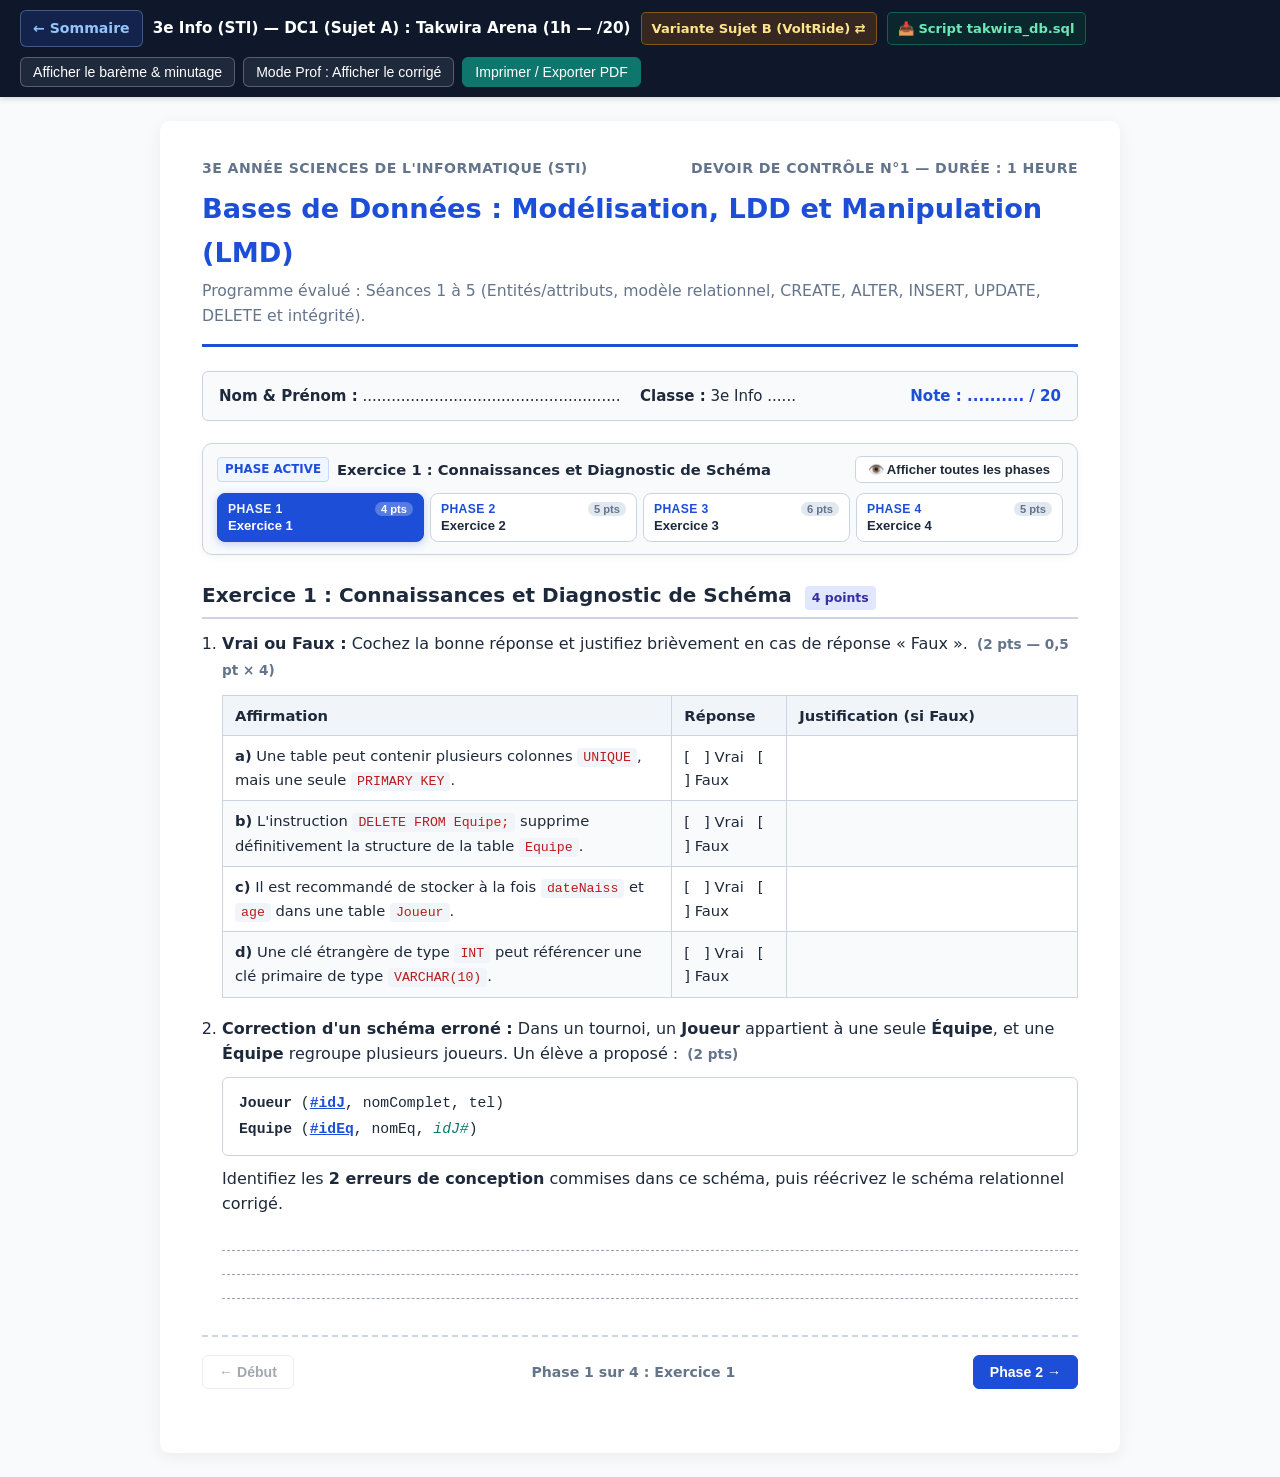
==== devoir_controle_1_sujet_a.html @ d5e8b00b "first commit" ====
<!DOCTYPE html>
<html lang="fr">
<head>
  <meta charset="UTF-8">
  <meta name="viewport" content="width=device-width, initial-scale=1.0">
  <title>Devoir de Contrôle n°1 — Bases de Données : Séances 1 à 5 (3e Info)</title>
  <link rel="stylesheet" href="assets/style.css">
</head>
<body>

  <!-- Barre d'outils enseignant -->
  <div class="toolbar">
    <div class="toolbar-left">
      <a class="btn-back" href="index.html">← Sommaire</a>
      <span class="toolbar-title">3e Info (STI) — DC1 (Sujet A) : Takwira Arena (1h — /20)</span>
      <a class="btn-variant" href="devoir_controle_1_sujet_b.html">Variante Sujet B (VoltRide) ⇄</a>
      <a class="btn-sql" href="devoir_controle_1_sujet_a_takwira.sql" download>📥 Script takwira_db.sql</a>
    </div>
    <div class="toolbar-actions">
      <button id="btnPlan" class="btn" type="button">Afficher le barème &amp; minutage</button>
      <button id="btnSolutions" class="btn" type="button">Mode Prof : Afficher le corrigé</button>
      <button id="btnPrint" class="btn btn-print" type="button">Imprimer / Exporter PDF</button>
    </div>
  </div>

  <main class="container">

    <!-- En-tête -->
    <header class="sheet-header">
      <div class="meta-row">
        <span>3e Année Sciences de l'Informatique (STI)</span>
        <span>Devoir de Contrôle n°1 — Durée : 1 heure</span>
      </div>
      <h1>Bases de Données : Modélisation, LDD et Manipulation (LMD)</h1>
      <p class="subtitle">Programme évalué : Séances 1 à 5 (Entités/attributs, modèle relationnel, CREATE, ALTER, INSERT, UPDATE, DELETE et intégrité).</p>
    </header>

    <!-- Cartouche élève -->
    <div class="student-box">
      <div><strong>Nom &amp; Prénom :</strong> ......................................................</div>
      <div><strong>Classe :</strong> 3e Info ......</div>
      <div class="note-box">Note : .......... / 20</div>
    </div>

    <!-- Barème détaillé (prof) -->
    <section class="teacher-plan">
      <h3 style="margin-top:0;">Barème détaillé (20 points) et minutage conseillé (60 min)</h3>
      <table>
        <thead>
          <tr>
            <th>Exercice</th>
            <th>Durée</th>
            <th>Détail du barème</th>
            <th>Total</th>
          </tr>
        </thead>
        <tbody>
          <tr>
            <td><strong>Exercice 1 — Connaissances &amp; Diagnostic</strong></td>
            <td>10 min</td>
            <td>Q1 : Vrai/Faux justifié (2 pts) + Q2 : Correction schéma (2 pts)</td>
            <td><strong>4 pts</strong></td>
          </tr>
          <tr>
            <td><strong>Exercice 2 — Modélisation (Takwira Arena)</strong></td>
            <td>15 min</td>
            <td>Q1 (1 pt) + Q2 (2,5 pts) + Q3 (1 pt) + Q4 (0,5 pt)</td>
            <td><strong>5 pts</strong></td>
          </tr>
          <tr>
            <td><strong>Exercice 3 — LDD SQL (CREATE / ALTER)</strong></td>
            <td>20 min</td>
            <td>Q1 (1,5 pt) + Q2 (2,5 pts) + Q3 (2 pts)</td>
            <td><strong>6 pts</strong></td>
          </tr>
          <tr>
            <td><strong>Exercice 4 — LMD SQL &amp; Intégrité</strong></td>
            <td>15 min</td>
            <td>Q1 (1,5 pt) + Q2 (1 pt) + Q3 (1 pt) + Q4 (0,5 pt) + Q5 (1 pt)</td>
            <td><strong>5 pts</strong></td>
          </tr>
          <tr>
            <td colspan="3" style="text-align:right;"><strong>TOTAL GÉNÉRAL</strong></td>
            <td><strong>20 pts</strong></td>
          </tr>
        </tbody>
      </table>
    </section>

    <!-- EXERCICE 1 -->
    <section class="phase">
      <h2>
        <span>Exercice 1 : Connaissances et Diagnostic de Schéma</span>
        <span class="badge-pts">4 points</span>
      </h2>

      <ol class="questions">
        <li>
          <strong>Vrai ou Faux :</strong> Cochez la bonne réponse et justifiez brièvement en cas de réponse « Faux ». <span class="q-pts">(2 pts — 0,5 pt × 4)</span>
          <table>
            <thead>
              <tr>
                <th>Affirmation</th>
                <th style="width: 115px;">Réponse</th>
                <th style="width: 34%;">Justification (si Faux)</th>
              </tr>
            </thead>
            <tbody>
              <tr>
                <td><strong>a)</strong> Une table peut contenir plusieurs colonnes <code>UNIQUE</code>, mais une seule <code>PRIMARY KEY</code>.</td>
                <td>[ &nbsp; ] Vrai &nbsp; [ &nbsp; ] Faux</td>
                <td></td>
              </tr>
              <tr>
                <td><strong>b)</strong> L'instruction <code>DELETE FROM Equipe;</code> supprime définitivement la structure de la table <code>Equipe</code>.</td>
                <td>[ &nbsp; ] Vrai &nbsp; [ &nbsp; ] Faux</td>
                <td></td>
              </tr>
              <tr>
                <td><strong>c)</strong> Il est recommandé de stocker à la fois <code>dateNaiss</code> et <code>age</code> dans une table <code>Joueur</code>.</td>
                <td>[ &nbsp; ] Vrai &nbsp; [ &nbsp; ] Faux</td>
                <td></td>
              </tr>
              <tr>
                <td><strong>d)</strong> Une clé étrangère de type <code>INT</code> peut référencer une clé primaire de type <code>VARCHAR(10)</code>.</td>
                <td>[ &nbsp; ] Vrai &nbsp; [ &nbsp; ] Faux</td>
                <td></td>
              </tr>
            </tbody>
          </table>
        </li>

        <li>
          <strong>Correction d'un schéma erroné :</strong> Dans un tournoi, un <strong>Joueur</strong> appartient à une seule <strong>Équipe</strong>, et une <strong>Équipe</strong> regroupe plusieurs joueurs. Un élève a proposé : <span class="q-pts">(2 pts)</span>
          <div class="schema-list">
            <strong>Joueur</strong> (<span class="pk">#idJ</span>, nomComplet, tel)<br>
            <strong>Equipe</strong> (<span class="pk">#idEq</span>, nomEq, <span class="fk">idJ#</span>)
          </div>
          Identifiez les <strong>2 erreurs de conception</strong> commises dans ce schéma, puis réécrivez le schéma relationnel corrigé.
          <div class="answer-lines"><div class="answer-line"></div><div class="answer-line"></div><div class="answer-line"></div></div>
        </li>
      </ol>

      <div class="solution">
        <span class="solution-label">Corrigé — Exercice 1 (4 pts)</span>
        <p><strong>1. Vrai / Faux (2 pts) :</strong><br>
          • <strong>a) Vrai</strong> (0,5 pt).<br>
          • <strong>b) Faux</strong> — <code>DELETE</code> vide uniquement les enregistrements (lignes) ; c'est <code>DROP TABLE Equipe;</code> qui détruit la structure (0,5 pt).<br>
          • <strong>c) Faux</strong> — <code>age</code> est un attribut calculé (dérivé de <code>dateNaiss</code>) qui deviendrait obsolète (0,5 pt).<br>
          • <strong>d) Faux</strong> — La clé étrangère et la clé primaire référencée doivent avoir exactement le même type de données (0,5 pt).
        </p>
        <p style="margin-bottom:0;"><strong>2. Diagnostic et correction (2 pts) :</strong><br>
          • <strong>Erreur 1 (Atomicité — 0,5 pt) :</strong> <code>nomComplet</code> est un attribut composé → à éclater en <code>nom</code> et <code>prenom</code>.<br>
          • <strong>Erreur 2 (Sens de la FK — 0,5 pt) :</strong> Dans un lien <code>1-N</code> (<code>Equipe</code> → <code>Joueur</code>), la clé étrangère doit migrer côté <code>N</code> (dans <code>Joueur</code>, pas dans <code>Equipe</code>).<br>
          • <strong>Schéma corrigé (1 pt) :</strong> <code>Equipe(#idEq, nomEq)</code> et <code>Joueur(#idJ, nom, prenom, tel, idEq#)</code>.
        </p>
      </div>
    </section>

    <!-- EXERCICE 2 -->
    <section class="phase">
      <h2>
        <span>Exercice 2 : Modélisation — Complexe « Takwira Arena »</span>
        <span class="badge-pts">5 points</span>
      </h2>

      <div class="context-box">
        <div class="diagram-wrap">
  <svg viewBox="0 0 760 160" width="100%" height="160" xmlns="http://www.w3.org/2000/svg" role="img" aria-label="Schéma Relationnel de takwira_db">
    <defs>
      <marker id="arr-dc1a" viewBox="0 0 10 10" refX="8" refY="5" markerWidth="6" markerHeight="6" orient="auto-start-reverse">
        <path d="M 0 1 L 10 5 L 0 9 z" fill="#1d4ed8"/>
      </marker>
    </defs>

    <!-- Table Terrain -->
    <g transform="translate(20, 15)">
      <rect x="0" y="0" width="180" height="115" rx="6" fill="#ffffff" stroke="#1d4ed8" stroke-width="1.8"/>
      <rect x="0" y="0" width="180" height="26" rx="6" fill="#eff6ff"/>
      <text x="90" y="18" text-anchor="middle" font-size="11" font-weight="700" fill="#1d4ed8">Terrain</text>
      <text x="10" y="44" font-size="9.5" font-weight="700" fill="#1d4ed8" text-decoration="underline"># codeTer (VARCHAR 5)</text>
      <text x="10" y="64" font-size="8.5" fill="#334155">nomTer (VARCHAR 30)</text>
      <text x="10" y="82" font-size="8.5" fill="#334155">typeGazon (CHECK Synt./Hyb.)</text>
      <text x="10" y="100" font-size="8.5" fill="#334155">tarifH (DECIMAL 5,2 > 0)</text>
    </g>

    <!-- Table Reservation -->
    <g transform="translate(285, 15)">
      <rect x="0" y="0" width="190" height="125" rx="6" fill="#ffffff" stroke="#0f766e" stroke-width="1.8"/>
      <rect x="0" y="0" width="190" height="26" rx="6" fill="#f0fdfa"/>
      <text x="95" y="18" text-anchor="middle" font-size="11" font-weight="700" fill="#0f766e">Reservation</text>
      <text x="10" y="44" font-size="9" font-weight="700" fill="#0f766e" text-decoration="underline"># idRes (INT AUTO)</text>
      <text x="10" y="62" font-size="8.5" fill="#334155">dateRes (DATE), heureDeb</text>
      <text x="10" y="80" font-size="8.5" fill="#334155">dureeH (CHECK BETWEEN 1 AND 3)</text>
      <text x="10" y="98" font-size="9" font-weight="700" fill="#1d4ed8">codeTer# (FK) ➔</text>
      <text x="10" y="116" font-size="9" font-weight="700" fill="#7c3aed">idEq# (FK) ➔</text>
    </g>

    <!-- Table Equipe -->
    <g transform="translate(560, 15)">
      <rect x="0" y="0" width="180" height="115" rx="6" fill="#ffffff" stroke="#7c3aed" stroke-width="1.8"/>
      <rect x="0" y="0" width="180" height="26" rx="6" fill="#f5f3ff"/>
      <text x="90" y="18" text-anchor="middle" font-size="11" font-weight="700" fill="#7c3aed">Equipe</text>
      <text x="10" y="44" font-size="9.5" font-weight="700" fill="#7c3aed" text-decoration="underline"># idEq (INT AUTO)</text>
      <text x="10" y="64" font-size="8.5" fill="#334155">nomEq (VARCHAR 30 UNIQUE)</text>
      <text x="10" y="82" font-size="8.5" fill="#334155">telCapitaine (VARCHAR 15)</text>
      <text x="10" y="100" font-size="8.5" fill="#334155">ville (VARCHAR 30)</text>
    </g>

    <!-- Liens FK -->
    <path d="M 285 98 C 240 98, 240 44, 205 44" fill="none" stroke="#1d4ed8" stroke-width="1.8" marker-end="url(#arr-dc1a)"/>
    <path d="M 475 116 C 515 116, 515 44, 555 44" fill="none" stroke="#7c3aed" stroke-width="1.8" marker-end="url(#arr-dc1a)"/>

    <text x="380" y="152" text-anchor="middle" font-size="9" font-weight="600" fill="#475569">takwira_db : La table Reservation relie un Terrain loué à l'Équipe qui l'a réservé.</text>
  </svg>
  <div class="diagram-caption">Figure DC1A.1 — Schéma Relationnel de la base Takwira Arena (Terrain, Reservation, Equipe).</div>
</div>
Le complexe de terrains de mini-foot <strong>Takwira Arena</strong> souhaite créer une base de données nommée <code>takwira_db</code> pour gérer ses réservations :
        <ul style="margin:6px 0 0; padding-left:20px;">
          <li>Chaque <strong>Terrain</strong> est identifié par un code (<code>codeTer</code>, ex. <code>T01</code>), possède un nom (<code>nomTer</code>), un type de gazon (<code>typeGazon</code> : <em>Synthétique</em> ou <em>Hybride</em>) et un tarif horaire en dinars (<code>tarifH</code>).</li>
          <li>Chaque <strong>Équipe</strong> possède un numéro auto-incrémenté (<code>idEq</code>), un nom (<code>nomEq</code>), le téléphone de son capitaine (<code>telCap</code>) et sa ville (<code>ville</code>).</li>
          <li>Chaque <strong>Réservation</strong> est identifiée par un numéro auto-incrémenté (<code>numRes</code>), possède une date (<code>dateRes</code>), une heure de début entière (<code>heureDeb</code>, ex. <code>18</code>) et une durée en heures (<code>dureeH</code>). Un terrain accueille <em>plusieurs</em> réservations, mais chaque réservation concerne <em>un seul</em> terrain. Une équipe effectue <em>plusieurs</em> réservations, mais chaque réservation appartient à <em>une seule</em> équipe.</li>
        </ul>
      </div>

      <ol class="questions">
        <li>Précisez le type de lien (<code>1-N</code> ou <code>N-N</code>) entre <strong>Terrain</strong> et <strong>Réservation</strong>, puis entre <strong>Équipe</strong> et <strong>Réservation</strong>. <span class="q-pts">(1 pt)</span>
          <div class="answer-lines"><div class="answer-line"></div></div>
        </li>
        <li>Écrivez la <strong>représentation textuelle complète</strong> des <strong>3 tables</strong> (<code>Terrain</code>, <code>Equipe</code>, <code>Reservation</code>) en indiquant les clés primaires (<code>#pk</code>) et les clés étrangères (<code>fk#</code>). <span class="q-pts">(2,5 pts)</span>
          <div class="answer-lines"><div class="answer-line"></div><div class="answer-line"></div><div class="answer-line"></div></div>
        </li>
        <li>Indiquez dans quel ordre il faut <strong>créer</strong> ces 3 tables en SQL, puis dans quel ordre il faudrait les <strong>supprimer</strong> avec <code>DROP TABLE</code>. <span class="q-pts">(1 pt)</span>
          <div class="answer-lines"><div class="answer-line"></div></div>
        </li>
        <li>Pourquoi choisit-on le type <code>VARCHAR</code> plutôt que <code>INT</code> pour la colonne <code>telCap</code> ? <span class="q-pts">(0,5 pt)</span>
          <div class="answer-lines"><div class="answer-line"></div></div>
        </li>
      </ol>

      <div class="solution">
        <span class="solution-label">Corrigé — Exercice 2 (5 pts)</span>
        <p><strong>1. Types de liens (1 pt) :</strong> <code>Terrain</code> — <code>Reservation</code> : <strong>1-N</strong> (0,5 pt) | <code>Equipe</code> — <code>Reservation</code> : <strong>1-N</strong> (0,5 pt).</p>
        <p><strong>2. Modèle relationnel (2,5 pts) :</strong></p>
        <div class="schema-list">
          <strong>Terrain</strong> (<span class="pk">#codeTer</span>, nomTer, typeGazon, tarifH)<br>
          <strong>Equipe</strong> (<span class="pk">#idEq</span>, nomEq, telCap, ville)<br>
          <strong>Reservation</strong> (<span class="pk">#numRes</span>, dateRes, heureDeb, dureeH, <span class="fk">codeTer#</span>, <span class="fk">idEq#</span>)
        </div>
        <p><strong>3. Ordre (1 pt) :</strong> Création : <code>Terrain</code> et <code>Equipe</code> d'abord, puis <code>Reservation</code> (0,5 pt). Suppression : <code>Reservation</code> d'abord, puis <code>Terrain</code> et <code>Equipe</code> (0,5 pt).</p>
        <p style="margin-bottom:0;"><strong>4. Type de <code>telCap</code> (0,5 pt) :</strong> On ne fait pas de calculs arithmétiques sur un numéro de téléphone, et <code>INT</code> supprimerait les zéros initiaux ou interdirait le préfixe <code>+216</code>.</p>
      </div>
    </section>

    <!-- EXERCICE 3 -->
    <section class="phase page-break">
      <h2>
        <span>Exercice 3 : Langage de Définition de Données (LDD)</span>
        <span class="badge-pts">6 points</span>
      </h2>

      <p>On suppose que la base <code>takwira_db</code> et la table <code>Equipe(idEq INT AUTO_INCREMENT PRIMARY KEY, nomEq VARCHAR(40) NOT NULL, telCap VARCHAR(15) NOT NULL, ville VARCHAR(30) NOT NULL)</code> sont déjà créées.</p>

      <ol class="questions">
        <li>
          Écrivez la requête SQL de création de la table <code>Terrain</code> respectant les règles suivantes : <span class="q-pts">(1,5 pt)</span>
          <ul>
            <li><code>codeTer</code> : chaîne de 5 caractères max, clé primaire ;</li>
            <li><code>nomTer</code> : chaîne de 40 caractères max, obligatoire ;</li>
            <li><code>typeGazon</code> : liste fermée parmi <code>'Synthétique'</code> et <code>'Hybride'</code>, obligatoire ;</li>
            <li><code>tarifH</code> : nombre décimal (7 chiffres dont 3 après la virgule), obligatoire et <strong>strictement positif</strong>.</li>
          </ul>
          <div class="answer-lines"><div class="answer-line"></div><div class="answer-line"></div><div class="answer-line"></div><div class="answer-line"></div></div>
        </li>

        <li>
          Écrivez la requête SQL de création de la table <code>Reservation</code> : <span class="q-pts">(2,5 pts)</span>
          <ul>
            <li><code>numRes</code> : entier auto-incrémenté, clé primaire ;</li>
            <li><code>dateRes</code> : date obligatoire ; <code>heureDeb</code> : entier obligatoire ;</li>
            <li><code>dureeH</code> : entier obligatoire, valeur par défaut <code>1</code>, compris entre <code>1</code> et <code>3</code> inclus ;</li>
            <li><code>codeTer</code> : clé étrangère vers <code>Terrain(codeTer)</code> avec <code>ON DELETE RESTRICT</code> ;</li>
            <li><code>idEq</code> : clé étrangère vers <code>Equipe(idEq)</code> avec <code>ON DELETE CASCADE</code>.</li>
          </ul>
          <div class="answer-lines"><div class="answer-line"></div><div class="answer-line"></div><div class="answer-line"></div><div class="answer-line"></div><div class="answer-line"></div></div>
        </li>

        <li>
          Écrivez les <strong>3 requêtes <code>ALTER TABLE</code></strong> permettant d'effectuer les évolutions suivantes : <span class="q-pts">(2 pts)</span>
          <ul>
            <li><strong>a)</strong> Ajouter à la table <code>Equipe</code> une colonne <code>emailCap</code> de type <code>VARCHAR(80)</code>, facultative et <strong>unique</strong>. <span class="q-pts">(1 pt)</span></li>
            <li><strong>b)</strong> Agrandir la colonne <code>nomTer</code> de la table <code>Terrain</code> à <code>VARCHAR(60)</code> (toujours obligatoire). <span class="q-pts">(0,5 pt)</span></li>
            <li><strong>c)</strong> Renommer la colonne <code>telCap</code> de la table <code>Equipe</code> en <code>telephone</code> (<code>VARCHAR(20) NOT NULL</code>). <span class="q-pts">(0,5 pt)</span></li>
          </ul>
          <div class="answer-lines"><div class="answer-line"></div><div class="answer-line"></div><div class="answer-line"></div></div>
        </li>
      </ol>

      <div class="solution">
        <span class="solution-label">Corrigé — Exercice 3 : LDD (6 pts)</span>
        <pre class="sql-block"><span class="cm">-- 1. Création de Terrain (1,5 pt)</span>
<span class="kw">CREATE TABLE</span> Terrain (
    codeTer   <span class="ty">VARCHAR(5)</span>,
    nomTer    <span class="ty">VARCHAR(40)</span> <span class="kw">NOT NULL</span>,
    typeGazon <span class="ty">ENUM('Synthétique', 'Hybride')</span> <span class="kw">NOT NULL</span>,
    tarifH    <span class="ty">DECIMAL(7,3)</span> <span class="kw">NOT NULL</span>,
    <span class="kw">CONSTRAINT</span> pk_terrain <span class="kw">PRIMARY KEY</span> (codeTer),
    <span class="kw">CONSTRAINT</span> chk_tarif  <span class="kw">CHECK</span> (tarifH &gt; 0)
);

<span class="cm">-- 2. Création de Reservation (2,5 pts)</span>
<span class="kw">CREATE TABLE</span> Reservation (
    numRes   <span class="ty">INT</span> <span class="kw">AUTO_INCREMENT</span>,
    dateRes  <span class="ty">DATE</span> <span class="kw">NOT NULL</span>,
    heureDeb <span class="ty">INT</span>  <span class="kw">NOT NULL</span>,
    dureeH   <span class="ty">INT</span>  <span class="kw">NOT NULL DEFAULT</span> 1,
    codeTer  <span class="ty">VARCHAR(5)</span> <span class="kw">NOT NULL</span>,
    idEq     <span class="ty">INT</span>        <span class="kw">NOT NULL</span>,
    <span class="kw">CONSTRAINT</span> pk_reservation <span class="kw">PRIMARY KEY</span> (numRes),
    <span class="kw">CONSTRAINT</span> chk_duree      <span class="kw">CHECK</span> (dureeH <span class="kw">BETWEEN</span> 1 <span class="kw">AND</span> 3),
    <span class="kw">CONSTRAINT</span> fk_res_terrain <span class="kw">FOREIGN KEY</span> (codeTer)
        <span class="kw">REFERENCES</span> Terrain(codeTer) <span class="kw">ON DELETE RESTRICT</span>,
    <span class="kw">CONSTRAINT</span> fk_res_equipe  <span class="kw">FOREIGN KEY</span> (idEq)
        <span class="kw">REFERENCES</span> Equipe(idEq) <span class="kw">ON DELETE CASCADE</span>
);

<span class="cm">-- 3. Évolutions ALTER TABLE (2 pts)</span>
<span class="kw">ALTER TABLE</span> Equipe  <span class="kw">ADD</span> emailCap <span class="ty">VARCHAR(80)</span> <span class="kw">NULL UNIQUE</span>;
<span class="kw">ALTER TABLE</span> Terrain <span class="kw">MODIFY</span> nomTer <span class="ty">VARCHAR(60)</span> <span class="kw">NOT NULL</span>;
<span class="kw">ALTER TABLE</span> Equipe  <span class="kw">CHANGE</span> telCap telephone <span class="ty">VARCHAR(20)</span> <span class="kw">NOT NULL</span>;</pre>
      </div>
    </section>

    <!-- EXERCICE 4 -->
    <section class="phase">
      <h2>
        <span>Exercice 4 : Manipulation des Données (LMD) et Intégrité</span>
        <span class="badge-pts">5 points</span>
      </h2>

      <ol class="questions">
        <li>
          <strong>Insertion multiple :</strong> Insérez en <strong>une seule requête</strong> les deux terrains suivants dans la table <code>Terrain</code> : <span class="q-pts">(1,5 pt)</span>
          <ul>
            <li><code>T01</code>, <code>Terrain Carthage</code>, <code>Synthétique</code>, <code>60.000 DT</code></li>
            <li><code>T02</code>, <code>Terrain Hannibal</code>, <code>Hybride</code>, <code>80.000 DT</code></li>
          </ul>
          <div class="answer-lines"><div class="answer-line"></div><div class="answer-line"></div></div>
        </li>

        <li>
          <strong>Insertion simple :</strong> Insérez dans la table <code>Equipe</code> l'équipe <code>'Aigles Sousse'</code>, téléphone <code>'22334455'</code>, ville <code>'Sousse'</code>, sans adresse e-mail (<code>emailCap</code> non renseigné). <span class="q-pts">(1 pt)</span>
          <div class="answer-lines"><div class="answer-line"></div></div>
        </li>

        <li>
          <strong>Mise à jour :</strong> Augmentez de <code>10.000 DT</code> le tarif horaire (<code>tarifH</code>) de tous les terrains dont le type de gazon est <code>'Hybride'</code>. <span class="q-pts">(1 pt)</span>
          <div class="answer-lines"><div class="answer-line"></div></div>
        </li>

        <li>
          <strong>Suppression ciblée :</strong> Supprimez de la table <code>Reservation</code> la réservation portant le numéro <code>15</code>. <span class="q-pts">(0,5 pt)</span>
          <div class="answer-lines"><div class="answer-line"></div></div>
        </li>

        <li>
          <strong>Analyse d'intégrité :</strong> Expliquez précisément la réaction du SGBDR pour chacune des deux commandes ci-dessous : <span class="q-pts">(1 pt — 0,5 pt × 2)</span>
          <ul>
            <li><strong>a)</strong> <code>DELETE FROM Equipe WHERE idEq = 1;</code> (sachant que l'équipe n°1 possède 3 réservations enregistrées).</li>
            <li><strong>b)</strong> <code>INSERT INTO Reservation (dateRes, heureDeb, dureeH, codeTer, idEq) VALUES ('2026-12-01', 19, 2, 'T99', 1);</code> (sachant que le terrain <code>'T99'</code> n'existe pas dans <code>Terrain</code>).</li>
          </ul>
          <div class="answer-lines"><div class="answer-line"></div><div class="answer-line"></div></div>
        </li>
      </ol>

      <div class="solution">
        <span class="solution-label">Corrigé — Exercice 4 : LMD et Intégrité (5 pts)</span>
        <pre class="sql-block"><span class="cm">-- 1. Insertion multiple dans Terrain (1,5 pt)</span>
<span class="kw">INSERT INTO</span> Terrain (codeTer, nomTer, typeGazon, tarifH) <span class="kw">VALUES</span>
(<span class="str">'T01'</span>, <span class="str">'Terrain Carthage'</span>, <span class="str">'Synthétique'</span>, 60.000),
(<span class="str">'T02'</span>, <span class="str">'Terrain Hannibal'</span>, <span class="str">'Hybride'</span>,     80.000);

<span class="cm">-- 2. Insertion simple dans Equipe (1 pt)</span>
<span class="kw">INSERT INTO</span> Equipe (nomEq, telephone, ville, emailCap)
<span class="kw">VALUES</span> (<span class="str">'Aigles Sousse'</span>, <span class="str">'22334455'</span>, <span class="str">'Sousse'</span>, <span class="kw">NULL</span>);

<span class="cm">-- 3. Mise à jour conditionnelle (1 pt)</span>
<span class="kw">UPDATE</span> Terrain
<span class="kw">SET</span> tarifH = tarifH + 10
<span class="kw">WHERE</span> typeGazon = <span class="str">'Hybride'</span>;

<span class="cm">-- 4. Suppression ciblée (0,5 pt)</span>
<span class="kw">DELETE FROM</span> Reservation
<span class="kw">WHERE</span> numRes = 15;</pre>
        <p style="margin-bottom:0;"><strong>5. Analyse d'intégrité (1 pt) :</strong><br>
          • <strong>a)</strong> L'équipe n°1 est supprimée <strong>ainsi que automatiquement ses 3 réservations</strong> dans <code>Reservation</code>, grâce à la clause <code>ON DELETE CASCADE</code> définie sur <code>fk_res_equipe</code> (0,5 pt).<br>
          • <strong>b)</strong> L'insertion est <strong>refusée</strong> pour violation d'<strong>intégrité référentielle</strong> : la clé étrangère <code>codeTer = 'T99'</code> ne correspond à aucune clé primaire existante dans la table mère <code>Terrain</code> (0,5 pt).
        </p>
      </div>
    </section>

  </main>

  <script src="assets/script.js"></script>
</body>
</html>
---- assets/style.css ----
/* ==========================================================================
   MODULE BASES DE DONNÉES — 3e ANNÉE SCIENCES DE L'INFORMATIQUE (STI)
   Feuille de styles commune (Design System unifié)
   ========================================================================== */

/* --------------------------------------------------------------------------
   1. VARIABLES & DESIGN TOKENS
   -------------------------------------------------------------------------- */
:root {
  --primary: #1d4ed8;
  --primary-light: #eff6ff;
  --accent: #0f766e;
  --accent-light: #f0fdfa;
  --warn: #b45309;
  --warn-light: #fffbeb;
  --corr: #15803d;
  --corr-light: #f0fdf4;
  --danger: #b91c1c;
  --danger-light: #fef2f2;
  --text: #1e293b;
  --muted: #64748b;
  --border: #cbd5e1;
  --bg: #f8fafc;
  --card: #ffffff;
  --code-bg: #0f172a;
  --code-text: #f8fafc;
}

/* --------------------------------------------------------------------------
   2. RESET DE BASE & TYPOGRAPHIE
   -------------------------------------------------------------------------- */
* {
  box-sizing: border-box;
}

body {
  font-family: "Segoe UI", system-ui, -apple-system, sans-serif;
  color: var(--text);
  background-color: var(--bg);
  line-height: 1.6;
  margin: 0;
  padding: 0;
}

h1, h2, h3, h4 {
  color: var(--text);
  margin-top: 0;
}

h2 {
  font-size: 1.25rem;
  border-bottom: 2px solid var(--border);
  padding-bottom: 6px;
  margin-top: 24px;
  margin-bottom: 12px;
}

h3 {
  font-size: 1.05rem;
  margin-top: 16px;
  margin-bottom: 8px;
}

p {
  margin: 0 0 10px;
}

a {
  color: var(--primary);
  text-decoration: none;
}

a:hover {
  text-decoration: underline;
}

code {
  font-family: Consolas, "Courier New", monospace;
  background: #f1f5f9;
  color: #b91c1c;
  padding: 2px 6px;
  border-radius: 4px;
  font-size: 0.9em;
}

ul, ol {
  margin: 8px 0 14px 20px;
  padding: 0;
}

li {
  margin-bottom: 6px;
}

ol.questions > li {
  margin-bottom: 12px;
}

/* --------------------------------------------------------------------------
   3. BARRE D'OUTILS COMMUNE (ÉCRAN)
   -------------------------------------------------------------------------- */
.toolbar {
  position: sticky;
  top: 0;
  z-index: 100;
  background: #0f172a;
  color: #ffffff;
  padding: 10px 20px;
  display: flex;
  flex-wrap: wrap;
  align-items: center;
  justify-content: space-between;
  gap: 10px;
  box-shadow: 0 2px 6px rgba(0, 0, 0, 0.15);
}

.toolbar-left {
  display: flex;
  align-items: center;
  gap: 10px;
  flex-wrap: wrap;
}

.toolbar-title {
  font-weight: 600;
  font-size: 0.95rem;
}

.toolbar-hint {
  font-size: 0.78rem;
  color: #94a3b8;
}

.toolbar-actions {
  display: flex;
  flex-wrap: wrap;
  gap: 8px;
}

.btn, .btn-back {
  border: 1px solid rgba(255, 255, 255, 0.25);
  background: #1e293b;
  color: #ffffff;
  padding: 6px 12px;
  border-radius: 6px;
  font-size: 0.88rem;
  cursor: pointer;
  text-decoration: none;
  display: inline-flex;
  align-items: center;
  gap: 5px;
  transition: all 0.2s ease;
}

.btn:hover {
  background: #334155;
  color: #ffffff;
  text-decoration: none;
}

.btn-back {
  color: #93c5fd;
  border-color: rgba(147, 197, 253, 0.35);
  background: rgba(30, 58, 138, 0.35);
  font-weight: 600;
}

.btn-back:hover {
  background: rgba(59, 130, 246, 0.45);
  color: #ffffff;
  border-color: #60a5fa;
}

.btn-nav {
  color: #cbd5e1;
  text-decoration: none;
  font-size: 0.82rem;
  font-weight: 500;
  padding: 5px 10px;
  border-radius: 5px;
  border: 1px solid rgba(255, 255, 255, 0.2);
  background: rgba(255, 255, 255, 0.05);
  transition: all 0.2s ease;
  display: inline-flex;
  align-items: center;
}

.btn-nav:hover {
  background: rgba(255, 255, 255, 0.15);
  color: #ffffff;
  text-decoration: none;
}

.btn-variant {
  color: #fde68a;
  text-decoration: none;
  font-size: 0.82rem;
  font-weight: 600;
  padding: 5px 10px;
  border-radius: 5px;
  border: 1px solid rgba(245, 158, 11, 0.4);
  background: rgba(180, 83, 9, 0.25);
  transition: all 0.2s ease;
  display: inline-flex;
  align-items: center;
}

.btn-variant:hover {
  background: rgba(245, 158, 11, 0.4);
  color: #ffffff;
  text-decoration: none;
}

.btn-sql {
  color: #6ee7b7;
  text-decoration: none;
  font-size: 0.82rem;
  font-weight: 600;
  padding: 5px 10px;
  border-radius: 5px;
  border: 1px solid rgba(16, 185, 129, 0.4);
  background: rgba(6, 78, 59, 0.3);
  transition: all 0.2s ease;
  display: inline-flex;
  align-items: center;
}

.btn-sql:hover {
  background: rgba(16, 185, 129, 0.45);
  color: #ffffff;
  text-decoration: none;
}

.btn-active {
  background: var(--primary);
  border-color: var(--primary);
}

.btn-print {
  background: var(--accent);
  border-color: var(--accent);
}

.btn-print:hover {
  background: #115e59;
}

/* --------------------------------------------------------------------------
   4. STRUCTURE DE FICHE & EN-TÊTE
   -------------------------------------------------------------------------- */
.container {
  max-width: 960px;
  margin: 24px auto;
  background: var(--card);
  padding: 36px 42px;
  border-radius: 10px;
  box-shadow: 0 4px 16px rgba(15, 23, 42, 0.06);
}

.index-container {
  max-width: 1060px;
  margin: 24px auto 40px;
  padding: 0 20px;
  background: transparent;
  box-shadow: none;
}

header.sheet-header {
  border-bottom: 3px solid var(--primary);
  padding-bottom: 16px;
  margin-bottom: 24px;
}

.meta-row {
  display: flex;
  justify-content: space-between;
  flex-wrap: wrap;
  font-size: 0.88rem;
  color: var(--muted);
  font-weight: 600;
  text-transform: uppercase;
  letter-spacing: 0.03em;
}

header.sheet-header h1 {
  margin: 8px 0 4px;
  font-size: 1.7rem;
  color: var(--primary);
}

header.sheet-header .subtitle {
  margin: 0;
  color: var(--muted);
  font-size: 0.98rem;
}

/* Cartouche élève pour devoirs et évaluations */
.student-box {
  display: grid;
  grid-template-columns: 2fr 1fr 1fr;
  gap: 12px;
  border: 1.5px solid var(--border);
  background: #f8fafc;
  border-radius: 6px;
  padding: 12px 16px;
  margin-bottom: 22px;
  font-size: 0.94rem;
}

.student-box .note-box {
  text-align: right;
  font-weight: 700;
  color: var(--primary);
}

/* --------------------------------------------------------------------------
   5. COMPOSANTS PÉDAGOGIQUES (SÉANCES DE COURS)
   -------------------------------------------------------------------------- */
section.phase {
  margin-bottom: 28px;
}

.badge-time {
  display: inline-block;
  background: var(--primary-light);
  color: var(--primary);
  font-size: 0.82rem;
  font-weight: 700;
  padding: 3px 8px;
  border-radius: 4px;
  margin-right: 6px;
}

.badge-variant {
  display: inline-block;
  background: var(--warn-light);
  color: var(--warn);
  border: 1px solid #fde68a;
  font-size: 0.82rem;
  font-weight: 700;
  padding: 2px 8px;
  border-radius: 4px;
  margin-left: 8px;
}

.badge-pts {
  display: inline-block;
  background: #e0e7ff;
  color: #3730a3;
  font-size: 0.78rem;
  font-weight: 700;
  padding: 2px 7px;
  border-radius: 4px;
  margin-left: 6px;
}

.q-pts {
  color: var(--muted);
  font-weight: 600;
  font-size: 0.85em;
  margin-left: 4px;
}

.course-box {
  background: #f8fafc;
  border: 1px solid var(--border);
  border-left: 4px solid var(--primary);
  padding: 16px 20px;
  border-radius: 6px;
  margin: 14px 0 20px;
}

.trap-card {
  background: #ffffff;
  border: 1.5px solid #fcd34d;
  border-left: 5px solid var(--warn);
  padding: 16px 20px;
  border-radius: 8px;
  margin: 16px 0;
  box-shadow: 0 2px 6px rgba(180, 83, 9, 0.05);
}

.trap-card h3 {
  color: var(--warn);
  margin-top: 0;
}

.info-box {
  background: var(--warn-light);
  border: 1px solid #fde68a;
  border-left: 4px solid var(--warn);
  padding: 10px 16px;
  border-radius: 6px;
  margin: 12px 0 16px;
  font-size: 0.92rem;
}

.context-box {
  background: var(--accent-light);
  border: 1px solid #ccfbf1;
  border-left: 4px solid var(--accent);
  padding: 12px 18px;
  border-radius: 6px;
  margin: 12px 0 18px;
  font-size: 0.93rem;
}

.danger-box {
  background: var(--danger-light);
  border: 1px solid #fecaca;
  border-left: 4px solid var(--danger);
  padding: 12px 16px;
  border-radius: 6px;
  margin: 12px 0;
}

.danger-box strong {
  color: var(--danger);
}

.err-cell {
  background: #fee2e2;
  color: #991b1b;
  font-weight: 600;
}

.schema-list {
  font-family: Consolas, "Courier New", monospace;
  background: #ffffff;
  border: 1px solid var(--border);
  border-radius: 6px;
  padding: 12px 16px;
  margin: 10px 0;
  line-height: 1.8;
  font-size: 0.92rem;
}

.vocab-list {
  display: grid;
  grid-template-columns: repeat(auto-fit, minmax(240px, 1fr));
  gap: 12px;
  list-style: none;
  padding: 0;
  margin: 12px 0;
}

.vocab-list li {
  background: #ffffff;
  border: 1px solid var(--border);
  border-radius: 6px;
  padding: 10px 14px;
}

.quiz-item {
  background: #ffffff;
  border: 1px solid var(--border);
  border-radius: 6px;
  padding: 12px 16px;
  margin-bottom: 12px;
}

.quiz-answer {
  display: none;
  background: var(--corr-light);
  border: 1px solid #bbf7d0;
  border-left: 4px solid var(--corr);
  padding: 10px 14px;
  border-radius: 4px;
  margin-top: 8px;
  font-size: 0.92rem;
}

/* Lignes de réponse sur papier */
.answer-lines {
  margin: 10px 0 14px;
}

.answer-line {
  border-bottom: 1px dashed #94a3b8;
  height: 24px;
}

.page-break {
  page-break-before: always;
}

/* --------------------------------------------------------------------------
   6. BLOCS DE CODE SQL & COLORATION SYNTAXIQUE
   -------------------------------------------------------------------------- */
pre.sql-block, pre {
  background: var(--code-bg);
  color: var(--code-text);
  padding: 14px 18px;
  border-radius: 6px;
  overflow-x: auto;
  font-family: Consolas, "Courier New", monospace;
  font-size: 0.88rem;
  line-height: 1.5;
  margin: 10px 0 14px;
}

pre.sql-block .kw, pre .kw {
  color: #60a5fa;
  font-weight: 700;
}

pre.sql-block .ty, pre.sql-block .fn, pre .ty, pre .fn {
  color: #34d399;
  font-weight: 600;
}

pre.sql-block .str, pre .str {
  color: #fbbf24;
}

pre.sql-block .cm, pre .cm {
  color: #94a3b8;
  font-style: italic;
}

.pk {
  color: #1d4ed8;
  font-weight: 700;
  text-decoration: underline;
}

.fk {
  color: #0f766e;
  font-style: italic;
}

/* --------------------------------------------------------------------------
   7. TABLEAUX & GRILLES DE DONNÉES
   -------------------------------------------------------------------------- */
table {
  width: 100%;
  border-collapse: collapse;
  margin: 12px 0 18px;
  font-size: 0.92rem;
}

th, td {
  border: 1px solid var(--border);
  padding: 8px 12px;
  text-align: left;
}

th {
  background: #f1f5f9;
  color: var(--text);
  font-weight: 700;
}

tr:nth-child(even) td {
  background: #f8fafc;
}

.data-grid {
  margin: 12px 0 16px;
  overflow-x: auto;
}

.diagram-wrap {
  text-align: center;
  margin: 18px 0;
  overflow-x: auto;
  padding: 4px 0;
}

.diagram-wrap svg {
  max-width: 100%;
  height: auto;
  display: inline-block;
  vertical-align: middle;
  font-family: system-ui, -apple-system, 'Segoe UI', Roboto, Helvetica, Arial, sans-serif;
}

.diagram-caption {
  font-size: 0.85rem;
  color: var(--text-muted);
  margin-top: 6px;
  font-style: italic;
  text-align: center;
}

/* --------------------------------------------------------------------------
   8. CORRIGÉS PROF & DÉCOUPAGE HORAIRE
   -------------------------------------------------------------------------- */
.teacher-plan {
  display: none;
  background: #f0fdf4;
  border: 1.5px solid #86efac;
  border-left: 5px solid var(--corr);
  padding: 16px 20px;
  border-radius: 8px;
  margin-bottom: 24px;
}

.solution {
  display: none;
  background: var(--corr-light);
  border: 1px solid #bbf7d0;
  border-left: 4px solid var(--corr);
  padding: 14px 18px;
  border-radius: 6px;
  margin: 12px 0 18px;
}

.solution-label {
  display: inline-block;
  font-size: 0.78rem;
  font-weight: 700;
  text-transform: uppercase;
  color: var(--corr);
  letter-spacing: 0.04em;
  margin-bottom: 6px;
}

body.show-plan .teacher-plan {
  display: block;
}

body.show-solutions .solution {
  display: block;
}

body.show-solutions .quiz-answer {
  display: block;
}

body.show-solutions .answer-lines {
  display: none;
}

/* --------------------------------------------------------------------------
   9. PAGE D'ACCUEIL / SOMMAIRE INTERACTIF (index.html)
   -------------------------------------------------------------------------- */
header.hero {
  background: linear-gradient(135deg, #0f172a 0%, #1d4ed8 100%);
  color: #ffffff;
  padding: 32px 20px 28px;
  box-shadow: 0 4px 12px rgba(15, 23, 42, 0.15);
}

.hero-inner {
  max-width: 1060px;
  margin: 0 auto;
}

.hero-meta {
  font-size: 0.85rem;
  color: #93c5fd;
  text-transform: uppercase;
  font-weight: 700;
  letter-spacing: 0.05em;
  margin-bottom: 6px;
}

header.hero h1 {
  font-size: 1.85rem;
  color: #ffffff;
  margin: 0 0 8px;
  line-height: 1.25;
}

header.hero p {
  font-size: 0.98rem;
  color: #e2e8f0;
  margin: 0;
  max-width: 820px;
}

.top-panels {
  display: grid;
  grid-template-columns: repeat(auto-fit, minmax(290px, 1fr));
  gap: 16px;
  margin-bottom: 22px;
}

.panel {
  background: var(--card);
  border: 1px solid var(--border);
  border-radius: 10px;
  padding: 16px 20px;
  display: flex;
  flex-direction: column;
  justify-content: space-between;
  box-shadow: 0 2px 8px rgba(15, 23, 42, 0.04);
}

.panel-memento {
  border-left: 5px solid var(--accent);
}

.panel-memento h2 {
  margin: 0 0 4px;
  font-size: 1.15rem;
  color: var(--accent);
  border-bottom: none;
  padding-bottom: 0;
}

.panel-memento p {
  margin: 0;
  font-size: 0.88rem;
  color: var(--muted);
}

.panel-progress {
  border-left: 5px solid var(--primary);
}

.progress-header {
  display: flex;
  justify-content: space-between;
  font-size: 0.88rem;
  font-weight: 700;
  color: var(--text);
  margin-bottom: 8px;
}

.progress-bar-bg {
  background: #e2e8f0;
  border-radius: 999px;
  height: 12px;
  overflow: hidden;
  margin-bottom: 8px;
}

.progress-bar-fill {
  background: linear-gradient(90deg, var(--primary) 0%, var(--corr) 100%);
  height: 100%;
  width: 0%;
  border-radius: 999px;
  transition: width 0.3s ease;
}

.progress-footer {
  display: flex;
  justify-content: space-between;
  align-items: center;
  font-size: 0.78rem;
  color: var(--muted);
}

.btn-reset {
  background: none;
  border: none;
  color: var(--muted);
  cursor: pointer;
  text-decoration: underline;
  padding: 0;
  font-size: 0.78rem;
}

.btn-reset:hover {
  color: var(--danger);
}

.btn-link {
  display: inline-block;
  align-self: flex-start;
  margin-top: 10px;
  background: var(--accent);
  color: #ffffff;
  padding: 6px 14px;
  border-radius: 6px;
  font-size: 0.85rem;
  font-weight: 600;
  text-decoration: none;
  transition: background 0.18s ease;
}

.btn-link:hover {
  background: #115e59;
  text-decoration: none;
}

.filter-bar {
  display: flex;
  align-items: center;
  gap: 8px;
  flex-wrap: wrap;
  margin-bottom: 20px;
}

.filter-label {
  font-size: 0.85rem;
  font-weight: 700;
  color: var(--muted);
}

.filter-btn {
  border: 1px solid var(--border);
  background: var(--card);
  color: var(--text);
  padding: 6px 13px;
  border-radius: 999px;
  font-size: 0.85rem;
  font-weight: 600;
  cursor: pointer;
  transition: all 0.18s ease;
}

.filter-btn:hover {
  border-color: var(--primary);
  color: var(--primary);
}

.filter-btn.active {
  background: var(--primary);
  border-color: var(--primary);
  color: #ffffff;
}

.sessions-grid {
  display: grid;
  grid-template-columns: repeat(auto-fill, minmax(305px, 1fr));
  gap: 16px;
}

.card {
  background: var(--card);
  border: 1px solid var(--border);
  border-radius: 10px;
  padding: 18px 20px;
  display: flex;
  flex-direction: column;
  gap: 10px;
  box-shadow: 0 2px 8px rgba(15, 23, 42, 0.04);
  transition: transform 0.15s ease, box-shadow 0.15s ease, border-color 0.15s ease;
}

.card:hover {
  transform: translateY(-2px);
  box-shadow: 0 6px 16px rgba(15, 23, 42, 0.08);
  border-color: #93c5fd;
}

.card.done {
  background: #f8fffb;
  border-color: #86efac;
}

.card.hidden {
  display: none;
}

.card-top {
  display: flex;
  justify-content: space-between;
  align-items: center;
  gap: 8px;
}

.session-num {
  font-size: 0.78rem;
  font-weight: 700;
  text-transform: uppercase;
  letter-spacing: 0.04em;
  color: var(--primary);
  background: var(--primary-light);
  padding: 3px 9px;
  border-radius: 999px;
  border: 1px solid #bfdbfe;
}

.tag-cat {
  font-size: 0.75rem;
  font-weight: 600;
  padding: 2px 8px;
  border-radius: 4px;
}

.tag-model { background: #fef3c7; color: #92400e; }
.tag-ldd   { background: #e0e7ff; color: #3730a3; }
.tag-lmd   { background: #f0fdf4; color: #166534; }
.tag-eval  { background: #fee2e2; color: #991b1b; }

.card h3 {
  margin: 0;
  font-size: 1.05rem;
  color: var(--text);
  line-height: 1.35;
}

.card p {
  margin: 0;
  font-size: 0.88rem;
  color: var(--muted);
  flex-grow: 1;
}

.card-context {
  font-size: 0.8rem;
  color: #475569;
  background: #f1f5f9;
  padding: 4px 8px;
  border-radius: 5px;
}

.card-actions {
  display: flex;
  justify-content: space-between;
  align-items: center;
  padding-top: 8px;
  border-top: 1px solid #f1f5f9;
  margin-top: 2px;
}

.open-link {
  text-decoration: none;
  color: var(--primary);
  font-weight: 700;
  font-size: 0.88rem;
}

.open-link:hover {
  text-decoration: underline;
}

.check-label {
  display: inline-flex;
  align-items: center;
  gap: 6px;
  font-size: 0.82rem;
  color: var(--muted);
  cursor: pointer;
  user-select: none;
}

.check-label input {
  accent-color: var(--corr);
  width: 15px;
  height: 15px;
  cursor: pointer;
}

footer.site-footer {
  max-width: 1060px;
  margin: 24px auto 32px;
  padding: 14px 20px;
  border-top: 1px solid var(--border);
  color: var(--muted);
  font-size: 0.84rem;
  display: flex;
  justify-content: space-between;
  flex-wrap: wrap;
  gap: 10px;
}

/* --------------------------------------------------------------------------
   10. MÉMENTO SQL SPÉCIFIQUE (memento_sql.html)
   -------------------------------------------------------------------------- */
.sheet {
  width: 210mm;
  min-height: 297mm;
  background: #ffffff;
  margin: 16px auto;
  padding: 12mm 14mm;
  box-shadow: 0 4px 16px rgba(15, 23, 42, 0.12);
  border-radius: 4px;
}

.face-tag {
  font-size: 0.75rem;
  font-weight: 700;
  background: var(--primary-light);
  color: var(--primary);
  padding: 2px 8px;
  border-radius: 4px;
  border: 1px solid #bfdbfe;
}

.sheet-header .face-tag {
  font-size: 0.78rem;
  font-weight: 700;
  text-transform: uppercase;
  background: var(--primary);
  color: #ffffff;
  padding: 2px 9px;
  border-radius: 999px;
}

.grid-2 {
  display: grid;
  grid-template-columns: 1fr 1fr;
  gap: 10px;
}

.grid-2-wide {
  display: grid;
  grid-template-columns: 1.15fr 0.85fr;
  gap: 10px;
}

.box {
  background: #f8fafc;
  border: 1px solid var(--border);
  border-radius: 6px;
  padding: 8px 10px;
  margin-bottom: 8px;
}

.box-primary { border-left: 4px solid var(--primary); }
.box-accent  { border-left: 4px solid var(--accent); }
.box-warn    { border-left: 4px solid var(--warn); }
.box-danger  { border-left: 4px solid var(--danger); }

.box h2 {
  font-size: 0.88rem;
  margin: 0 0 6px;
  color: var(--primary);
  border-bottom: 1px solid var(--border);
  padding-bottom: 3px;
}

.box-accent h2 { color: var(--accent); }
.box-warn h2   { color: var(--warn); }

.pill-row {
  display: flex;
  flex-wrap: wrap;
  gap: 4px;
  margin: 4px 0;
}

.pill {
  font-size: 0.72rem;
  font-weight: 600;
  padding: 1px 6px;
  border-radius: 3px;
  background: #e2e8f0;
  color: var(--text);
}

.arrow {
  color: var(--muted);
}

.checklist {
  list-style: none;
  padding: 0;
  margin: 4px 0;
}

.checklist li {
  padding-left: 14px;
  position: relative;
  margin-bottom: 2px;
  font-size: 0.82rem;
}

.checklist li::before {
  content: "✔";
  position: absolute;
  left: 0;
  color: var(--corr);
  font-size: 0.75rem;
}

.footer-note {
  font-size: 0.72rem;
  color: var(--muted);
  text-align: right;
  border-top: 1px solid var(--border);
  padding-top: 4px;
  margin-top: 6px;
}


/* --------------------------------------------------------------------------
   12. NAVIGATION PHASE PAR PHASE (Séances & Évaluations — Vue globale sans scrollbar)
   -------------------------------------------------------------------------- */
.phase-nav-container {
  margin: 0 0 24px;
  background: #f8fafc;
  border: 1px solid var(--border);
  border-radius: 10px;
  padding: 12px 14px;
  box-shadow: 0 2px 8px rgba(15, 23, 42, 0.04);
}

.phase-nav-header {
  display: flex;
  justify-content: space-between;
  align-items: center;
  margin-bottom: 10px;
  flex-wrap: wrap;
  gap: 10px;
}

.phase-nav-title {
  display: flex;
  align-items: center;
  gap: 8px;
  font-size: 0.88rem;
  flex-wrap: wrap;
  flex: 1 1 auto;
  min-width: 0;
}

.phase-badge-status {
  font-size: 0.74rem;
  font-weight: 700;
  text-transform: uppercase;
  color: var(--primary);
  background: var(--primary-light);
  border: 1px solid #bfdbfe;
  padding: 2px 7px;
  border-radius: 4px;
  white-space: nowrap;
}

.phase-current-label {
  font-weight: 700;
  color: var(--text);
  font-size: 0.92rem;
  overflow: hidden;
  text-overflow: ellipsis;
  white-space: nowrap;
}

.btn-view-all {
  border: 1px solid var(--border);
  background: var(--card);
  color: var(--text);
  padding: 5px 12px;
  border-radius: 6px;
  font-size: 0.82rem;
  font-weight: 600;
  cursor: pointer;
  transition: all 0.18s ease;
  user-select: none;
  white-space: nowrap;
}

.btn-view-all:hover {
  border-color: var(--primary);
  color: var(--primary);
  background: var(--primary-light);
}

.btn-view-all.active {
  background: #e2e8f0;
  border-color: #94a3b8;
  color: #0f172a;
}

/* Grille d'onglets compacte : toutes les phases visibles sans défilement */
.phase-tabs {
  display: grid;
  gap: 6px;
  width: 100%;
  margin-top: 4px;
  overflow-x: visible !important;
}

.phase-tab {
  display: flex;
  flex-direction: column;
  justify-content: center;
  align-items: stretch;
  gap: 2px;
  padding: 8px 10px;
  border-radius: 8px;
  border: 1.5px solid var(--border);
  background: var(--card);
  color: var(--text);
  font-size: 0.84rem;
  font-weight: 600;
  cursor: pointer;
  text-align: left;
  transition: all 0.18s ease;
  user-select: none;
  min-width: 0;
  overflow: hidden;
  box-sizing: border-box;
}

.phase-tab:hover {
  border-color: var(--primary);
  background: var(--primary-light);
}

.phase-tab.active {
  background: var(--primary);
  color: #ffffff;
  border-color: var(--primary);
  box-shadow: 0 2px 8px rgba(29, 78, 216, 0.25);
}

.phase-tab-top {
  display: flex;
  justify-content: space-between;
  align-items: center;
  gap: 4px;
  width: 100%;
}

.phase-tab-num {
  font-size: 0.76rem;
  font-weight: 700;
  color: var(--primary);
  text-transform: uppercase;
  letter-spacing: 0.03em;
  white-space: nowrap;
}

.phase-tab.active .phase-tab-num {
  color: #eff6ff;
}

.phase-badge-time {
  font-size: 0.70rem;
  font-weight: 700;
  background: #e2e8f0;
  color: var(--muted);
  padding: 1px 6px;
  border-radius: 999px;
  white-space: nowrap;
}

.phase-tab.active .phase-badge-time {
  background: rgba(255, 255, 255, 0.25);
  color: #ffffff;
}

.phase-tab-title {
  font-size: 0.82rem;
  font-weight: 600;
  color: var(--text);
  white-space: nowrap;
  overflow: hidden;
  text-overflow: ellipsis;
  width: 100%;
}

.phase-tab.active .phase-tab-title {
  color: #ffffff;
  font-weight: 700;
}

/* Affichage phase par phase */
body.mode-single-phase section.phase {
  display: none;
}

body.mode-single-phase section.phase.active-phase {
  display: block;
  animation: phaseFadeIn 0.2s ease-in-out;
}

@keyframes phaseFadeIn {
  from { opacity: 0; transform: translateY(6px); }
  to { opacity: 1; transform: translateY(0); }
}

/* Pied de phase (Précédente / Suivante) */
.phase-footer {
  display: none;
  margin-top: 36px;
  padding-top: 18px;
  border-top: 2px dashed var(--border);
  justify-content: space-between;
  align-items: center;
  gap: 12px;
  flex-wrap: wrap;
}

body.mode-single-phase .phase.active-phase .phase-footer {
  display: flex;
}

.phase-footer .btn-phase-nav {
  padding: 8px 16px;
  border-radius: 6px;
  font-size: 0.88rem;
  font-weight: 600;
  cursor: pointer;
  border: 1px solid var(--border);
  background: var(--card);
  color: var(--text);
  display: inline-flex;
  align-items: center;
  gap: 6px;
  transition: all 0.18s ease;
}

.phase-footer .btn-phase-nav:hover:not(:disabled) {
  border-color: var(--primary);
  color: var(--primary);
  background: var(--primary-light);
}

.phase-footer .btn-phase-nav:disabled {
  opacity: 0.4;
  cursor: not-allowed;
}

.phase-footer .btn-phase-next {
  background: var(--primary);
  color: #ffffff;
  border-color: var(--primary);
}

.phase-footer .btn-phase-next:hover {
  background: #1e40af;
  color: #ffffff;
}

.phase-indicator {
  font-size: 0.88rem;
  font-weight: 700;
  color: var(--muted);
}

/* Règle adaptative sans scrollbar sur petits écrans */
@media (max-width: 768px) {
  .phase-tabs {
    grid-template-columns: repeat(3, 1fr) !important;
  }
}

@media (max-width: 480px) {
  .phase-tabs {
    grid-template-columns: repeat(2, 1fr) !important;
  }
}

/* --------------------------------------------------------------------------
   11. RÈGLES D'IMPRESSION (@media print)
   -------------------------------------------------------------------------- */
@media print {
  /* Phase par phase masqué à l'impression */
  .phase-nav-container,
  .phase-footer {
    display: none !important;
  }

  body.mode-single-phase section.phase {
    display: block !important;
    opacity: 1 !important;
  }

  body {
    background: #ffffff !important;
    font-size: 10.5pt;
  }

  .toolbar {
    display: none !important;
  }

  .container {
    max-width: 100% !important;
    margin: 0 !important;
    padding: 0 !important;
    box-shadow: none !important;
    border-radius: 0 !important;
    border: none !important;
  }

  header.sheet-header {
    border-bottom: 2px solid var(--primary) !important;
  }

  section.phase,
  .trap-card,
  .course-box,
  .info-box,
  .context-box,
  .quiz-item,
  .student-box,
  .data-grid,
  table,
  pre.sql-block,
  pre {
    break-inside: avoid;
    box-shadow: none !important;
  }

  /* Index page print */
  header.hero {
    background: #ffffff !important;
    color: var(--text) !important;
    border-bottom: 2px solid var(--primary) !important;
    box-shadow: none !important;
    padding: 0 0 12px !important;
  }

  .hero-meta, .hero p {
    color: var(--muted) !important;
  }

  .filter-bar, .check-label, .btn-reset, .btn-link {
    display: none !important;
  }

  .card {
    break-inside: avoid;
    box-shadow: none !important;
  }

  /* Mémento A4 print */
  .sheet {
    width: 100% !important;
    min-height: auto !important;
    margin: 0 !important;
    padding: 0 !important;
    box-shadow: none !important;
    border-radius: 0 !important;
  }

  .sheet-recto {
    page-break-after: always;
  }

  @page {
    margin: 12mm 14mm;
  }
}
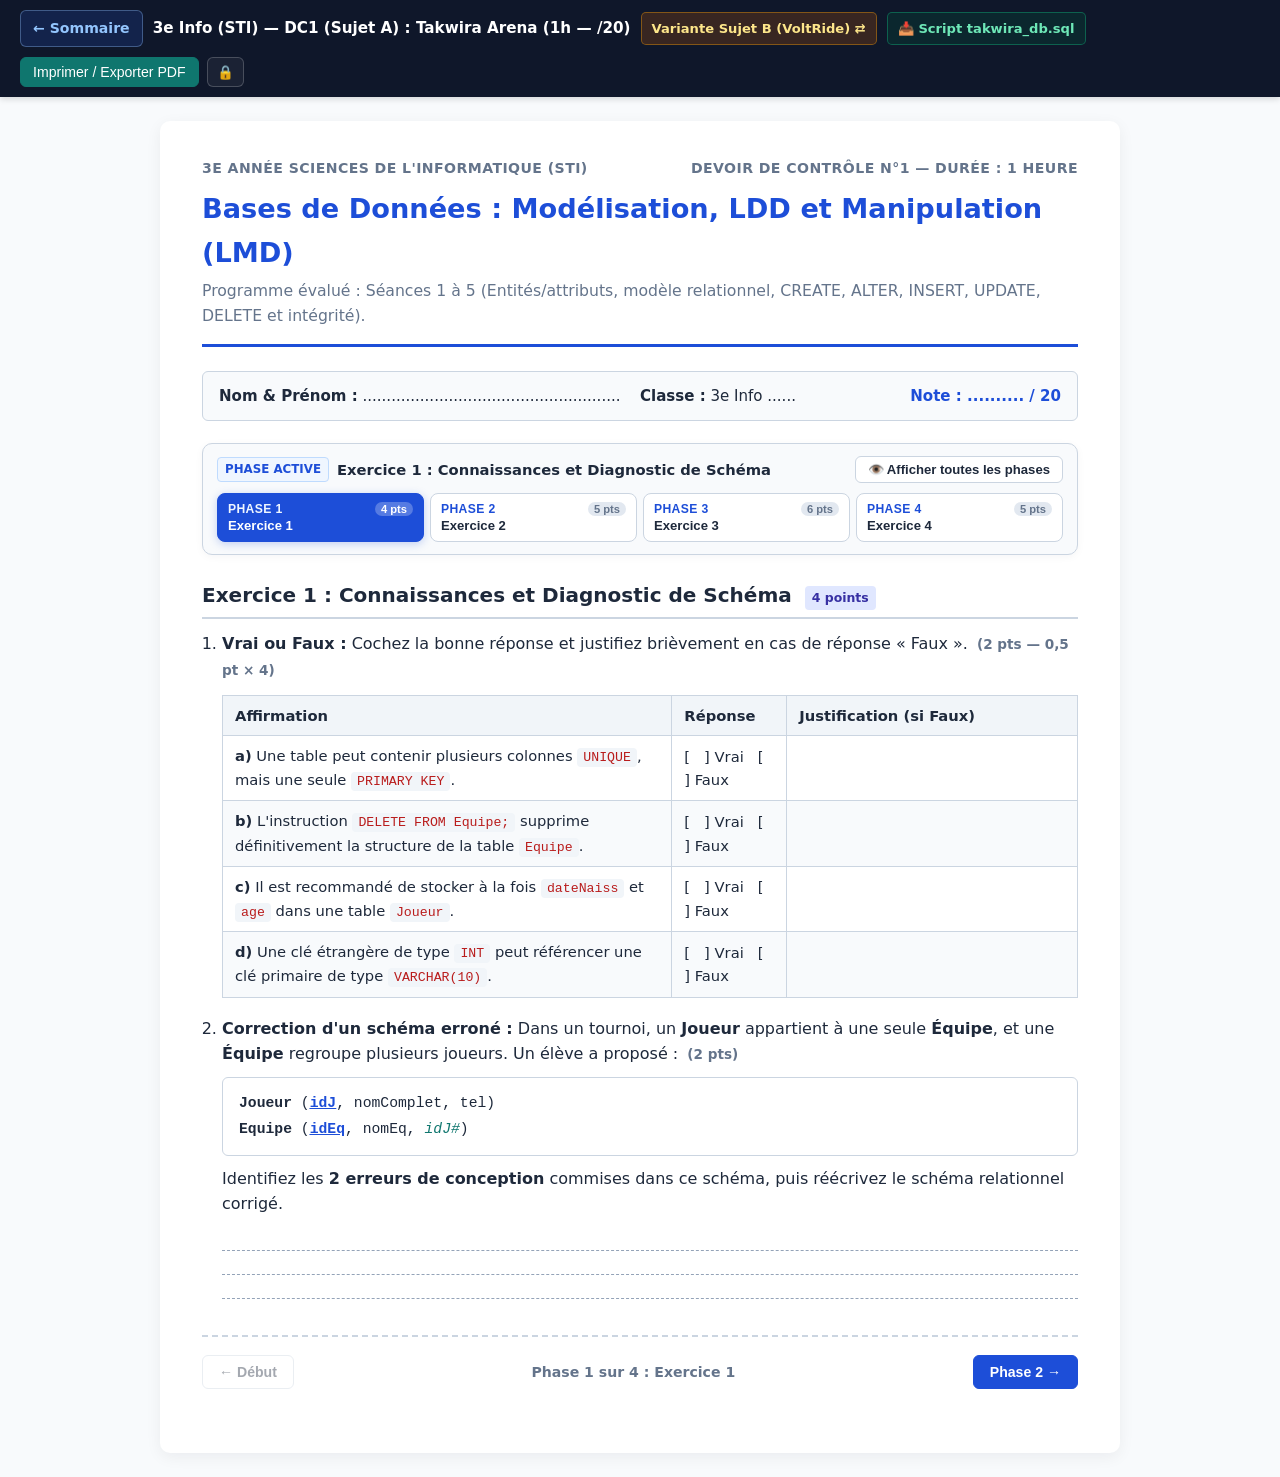
==== commit 6b1b11af: "feat: add teacher authentication mode, asset resources, and session updates" ====
--- a/devoir_controle_1_sujet_a.html
+++ b/devoir_controle_1_sujet_a.html
@@ -18,7 +18,7 @@
     </div>
     <div class="toolbar-actions">
       <button id="btnPlan" class="btn" type="button">Afficher le barème &amp; minutage</button>
-      <button id="btnSolutions" class="btn" type="button">Mode Prof : Afficher le corrigé</button>
+      <button id="btnSolutions" class="btn" type="button">Afficher le corrigé</button>
       <button id="btnPrint" class="btn btn-print" type="button">Imprimer / Exporter PDF</button>
     </div>
   </div>
@@ -133,8 +133,8 @@
         <li>
           <strong>Correction d'un schéma erroné :</strong> Dans un tournoi, un <strong>Joueur</strong> appartient à une seule <strong>Équipe</strong>, et une <strong>Équipe</strong> regroupe plusieurs joueurs. Un élève a proposé : <span class="q-pts">(2 pts)</span>
           <div class="schema-list">
-            <strong>Joueur</strong> (<span class="pk">#idJ</span>, nomComplet, tel)<br>
-            <strong>Equipe</strong> (<span class="pk">#idEq</span>, nomEq, <span class="fk">idJ#</span>)
+            <strong>Joueur</strong> (<span class="pk"><u>idJ</u></span>, nomComplet, tel)<br>
+            <strong>Equipe</strong> (<span class="pk"><u>idEq</u></span>, nomEq, <span class="fk">idJ#</span>)
           </div>
           Identifiez les <strong>2 erreurs de conception</strong> commises dans ce schéma, puis réécrivez le schéma relationnel corrigé.
           <div class="answer-lines"><div class="answer-line"></div><div class="answer-line"></div><div class="answer-line"></div></div>
@@ -152,7 +152,7 @@
         <p style="margin-bottom:0;"><strong>2. Diagnostic et correction (2 pts) :</strong><br>
           • <strong>Erreur 1 (Atomicité — 0,5 pt) :</strong> <code>nomComplet</code> est un attribut composé → à éclater en <code>nom</code> et <code>prenom</code>.<br>
           • <strong>Erreur 2 (Sens de la FK — 0,5 pt) :</strong> Dans un lien <code>1-N</code> (<code>Equipe</code> → <code>Joueur</code>), la clé étrangère doit migrer côté <code>N</code> (dans <code>Joueur</code>, pas dans <code>Equipe</code>).<br>
-          • <strong>Schéma corrigé (1 pt) :</strong> <code>Equipe(#idEq, nomEq)</code> et <code>Joueur(#idJ, nom, prenom, tel, idEq#)</code>.
+          • <strong>Schéma corrigé (1 pt) :</strong> <code>Equipe(<u>idEq</u>, nomEq)</code> et <code>Joueur(<u>idJ</u>, nom, prenom, tel, idEq#)</code>.
         </p>
       </div>
     </section>
@@ -166,52 +166,60 @@
 
       <div class="context-box">
         <div class="diagram-wrap">
-  <svg viewBox="0 0 760 160" width="100%" height="160" xmlns="http://www.w3.org/2000/svg" role="img" aria-label="Schéma Relationnel de takwira_db">
+  <svg viewBox="0 0 820 185" width="100%" height="185" xmlns="http://www.w3.org/2000/svg" role="img" aria-label="Schéma Relationnel complet de takwira_db">
     <defs>
-      <marker id="arr-dc1a" viewBox="0 0 10 10" refX="8" refY="5" markerWidth="6" markerHeight="6" orient="auto-start-reverse">
-        <path d="M 0 1 L 10 5 L 0 9 z" fill="#1d4ed8"/>
+      <marker id="arr-dc1a-b" viewBox="0 0 10 10" refX="9" refY="5" markerWidth="6" markerHeight="6" orient="auto">
+        <path d="M 0 1.5 L 9 5 L 0 8.5 z" fill="#1d4ed8"/>
+      </marker>
+      <marker id="arr-dc1a-p" viewBox="0 0 10 10" refX="9" refY="5" markerWidth="6" markerHeight="6" orient="auto">
+        <path d="M 0 1.5 L 9 5 L 0 8.5 z" fill="#7c3aed"/>
       </marker>
     </defs>
 
     <!-- Table Terrain -->
-    <g transform="translate(20, 15)">
-      <rect x="0" y="0" width="180" height="115" rx="6" fill="#ffffff" stroke="#1d4ed8" stroke-width="1.8"/>
-      <rect x="0" y="0" width="180" height="26" rx="6" fill="#eff6ff"/>
-      <text x="90" y="18" text-anchor="middle" font-size="11" font-weight="700" fill="#1d4ed8">Terrain</text>
-      <text x="10" y="44" font-size="9.5" font-weight="700" fill="#1d4ed8" text-decoration="underline"># codeTer (VARCHAR 5)</text>
-      <text x="10" y="64" font-size="8.5" fill="#334155">nomTer (VARCHAR 30)</text>
-      <text x="10" y="82" font-size="8.5" fill="#334155">typeGazon (CHECK Synt./Hyb.)</text>
-      <text x="10" y="100" font-size="8.5" fill="#334155">tarifH (DECIMAL 5,2 > 0)</text>
+    <g transform="translate(25, 15)">
+      <rect x="0" y="0" width="195" height="130" rx="7" fill="#ffffff" stroke="#1d4ed8" stroke-width="1.8"/>
+      <rect x="0" y="0" width="195" height="28" rx="7" fill="#eff6ff"/>
+      <text x="97" y="19" text-anchor="middle" font-size="12" font-weight="700" fill="#1d4ed8">Terrain</text>
+      <text x="12" y="49" font-size="9.5" font-weight="700" fill="#1d4ed8" text-decoration="underline">codeTer (VARCHAR 5)</text>
+      <text x="12" y="70" font-size="9" fill="#334155">nomTer (VARCHAR 30)</text>
+      <text x="12" y="90" font-size="9" fill="#334155">typeGazon (CHECK Synt./Hyb.)</text>
+      <text x="12" y="110" font-size="9" fill="#334155">tarifH (DECIMAL 5,2 > 0)</text>
     </g>
 
     <!-- Table Reservation -->
-    <g transform="translate(285, 15)">
-      <rect x="0" y="0" width="190" height="125" rx="6" fill="#ffffff" stroke="#0f766e" stroke-width="1.8"/>
-      <rect x="0" y="0" width="190" height="26" rx="6" fill="#f0fdfa"/>
-      <text x="95" y="18" text-anchor="middle" font-size="11" font-weight="700" fill="#0f766e">Reservation</text>
-      <text x="10" y="44" font-size="9" font-weight="700" fill="#0f766e" text-decoration="underline"># idRes (INT AUTO)</text>
-      <text x="10" y="62" font-size="8.5" fill="#334155">dateRes (DATE), heureDeb</text>
-      <text x="10" y="80" font-size="8.5" fill="#334155">dureeH (CHECK BETWEEN 1 AND 3)</text>
-      <text x="10" y="98" font-size="9" font-weight="700" fill="#1d4ed8">codeTer# (FK) ➔</text>
-      <text x="10" y="116" font-size="9" font-weight="700" fill="#7c3aed">idEq# (FK) ➔</text>
+    <g transform="translate(305, 15)">
+      <rect x="0" y="0" width="210" height="130" rx="7" fill="#ffffff" stroke="#0f766e" stroke-width="1.8"/>
+      <rect x="0" y="0" width="210" height="28" rx="7" fill="#f0fdfa"/>
+      <text x="105" y="19" text-anchor="middle" font-size="12" font-weight="700" fill="#0f766e">Reservation</text>
+      <text x="12" y="49" font-size="9.5" font-weight="700" fill="#0f766e" text-decoration="underline">numRes (INT AUTO)</text>
+      <text x="12" y="69" font-size="9" fill="#334155">dateRes (DATE), heureDeb</text>
+      <text x="12" y="87" font-size="9" fill="#334155">dureeH (CHECK BETWEEN 1 AND 3)</text>
+      <text x="12" y="106" font-size="9.5" font-weight="700" fill="#1d4ed8">codeTer# (FK)</text>
+      <text x="12" y="123" font-size="9.5" font-weight="700" fill="#7c3aed">idEq# (FK)</text>
     </g>
 
     <!-- Table Equipe -->
-    <g transform="translate(560, 15)">
-      <rect x="0" y="0" width="180" height="115" rx="6" fill="#ffffff" stroke="#7c3aed" stroke-width="1.8"/>
-      <rect x="0" y="0" width="180" height="26" rx="6" fill="#f5f3ff"/>
-      <text x="90" y="18" text-anchor="middle" font-size="11" font-weight="700" fill="#7c3aed">Equipe</text>
-      <text x="10" y="44" font-size="9.5" font-weight="700" fill="#7c3aed" text-decoration="underline"># idEq (INT AUTO)</text>
-      <text x="10" y="64" font-size="8.5" fill="#334155">nomEq (VARCHAR 30 UNIQUE)</text>
-      <text x="10" y="82" font-size="8.5" fill="#334155">telCapitaine (VARCHAR 15)</text>
-      <text x="10" y="100" font-size="8.5" fill="#334155">ville (VARCHAR 30)</text>
+    <g transform="translate(600, 15)">
+      <rect x="0" y="0" width="195" height="130" rx="7" fill="#ffffff" stroke="#7c3aed" stroke-width="1.8"/>
+      <rect x="0" y="0" width="195" height="28" rx="7" fill="#f5f3ff"/>
+      <text x="97" y="19" text-anchor="middle" font-size="12" font-weight="700" fill="#7c3aed">Equipe</text>
+      <text x="12" y="49" font-size="9.5" font-weight="700" fill="#7c3aed" text-decoration="underline">idEq (INT AUTO)</text>
+      <text x="12" y="70" font-size="9" fill="#334155">nomEq (VARCHAR 30 UNIQUE)</text>
+      <text x="12" y="90" font-size="9" fill="#334155">telCap (VARCHAR 15)</text>
+      <text x="12" y="110" font-size="9" fill="#334155">ville (VARCHAR 30)</text>
     </g>
 
-    <!-- Liens FK -->
-    <path d="M 285 98 C 240 98, 240 44, 205 44" fill="none" stroke="#1d4ed8" stroke-width="1.8" marker-end="url(#arr-dc1a)"/>
-    <path d="M 475 116 C 515 116, 515 44, 555 44" fill="none" stroke="#7c3aed" stroke-width="1.8" marker-end="url(#arr-dc1a)"/>
-
-    <text x="380" y="152" text-anchor="middle" font-size="9" font-weight="600" fill="#475569">takwira_db : La table Reservation relie un Terrain loué à l'Équipe qui l'a réservé.</text>
+    <!-- Connecteurs d'intégrité référentielle (Point FK • ➔ Clé Primaire PK) -->
+    <!-- 1. Reservation.codeTer# -> Terrain.codeTer -->
+    <circle cx="305" cy="121" r="3.5" fill="#1d4ed8"/>
+    <path d="M 305 121 C 260 121, 265 64, 220 64" fill="none" stroke="#1d4ed8" stroke-width="1.8" marker-end="url(#arr-dc1a-b)"/>
+
+    <!-- 2. Reservation.idEq# -> Equipe.idEq -->
+    <circle cx="515" cy="138" r="3.5" fill="#7c3aed"/>
+    <path d="M 515 138 C 560 138, 555 64, 600 64" fill="none" stroke="#7c3aed" stroke-width="1.8" marker-end="url(#arr-dc1a-p)"/>
+
+    <text x="410" y="170" text-anchor="middle" font-size="9.5" font-weight="600" fill="#475569">Légende : Le point • part de la Clé Étrangère (FK #) et la flèche ➔ pointe vers la Clé Primaire (PK soulignée) correspondante.</text>
   </svg>
   <div class="diagram-caption">Figure DC1A.1 — Schéma Relationnel de la base Takwira Arena (Terrain, Reservation, Equipe).</div>
 </div>
@@ -227,7 +235,7 @@
         <li>Précisez le type de lien (<code>1-N</code> ou <code>N-N</code>) entre <strong>Terrain</strong> et <strong>Réservation</strong>, puis entre <strong>Équipe</strong> et <strong>Réservation</strong>. <span class="q-pts">(1 pt)</span>
           <div class="answer-lines"><div class="answer-line"></div></div>
         </li>
-        <li>Écrivez la <strong>représentation textuelle complète</strong> des <strong>3 tables</strong> (<code>Terrain</code>, <code>Equipe</code>, <code>Reservation</code>) en indiquant les clés primaires (<code>#pk</code>) et les clés étrangères (<code>fk#</code>). <span class="q-pts">(2,5 pts)</span>
+        <li>Écrivez la <strong>représentation textuelle complète</strong> des <strong>3 tables</strong> (<code>Terrain</code>, <code>Equipe</code>, <code>Reservation</code>) en soulignant les clés primaires (<code><u>pk</u></code>) et en faisant suivre les clés étrangères du symbole <code>#</code> (<code>fk#</code>). <span class="q-pts">(2,5 pts)</span>
           <div class="answer-lines"><div class="answer-line"></div><div class="answer-line"></div><div class="answer-line"></div></div>
         </li>
         <li>Indiquez dans quel ordre il faut <strong>créer</strong> ces 3 tables en SQL, puis dans quel ordre il faudrait les <strong>supprimer</strong> avec <code>DROP TABLE</code>. <span class="q-pts">(1 pt)</span>
@@ -243,9 +251,9 @@
         <p><strong>1. Types de liens (1 pt) :</strong> <code>Terrain</code> — <code>Reservation</code> : <strong>1-N</strong> (0,5 pt) | <code>Equipe</code> — <code>Reservation</code> : <strong>1-N</strong> (0,5 pt).</p>
         <p><strong>2. Modèle relationnel (2,5 pts) :</strong></p>
         <div class="schema-list">
-          <strong>Terrain</strong> (<span class="pk">#codeTer</span>, nomTer, typeGazon, tarifH)<br>
-          <strong>Equipe</strong> (<span class="pk">#idEq</span>, nomEq, telCap, ville)<br>
-          <strong>Reservation</strong> (<span class="pk">#numRes</span>, dateRes, heureDeb, dureeH, <span class="fk">codeTer#</span>, <span class="fk">idEq#</span>)
+          <strong>Terrain</strong> (<span class="pk"><u>codeTer</u></span>, nomTer, typeGazon, tarifH)<br>
+          <strong>Equipe</strong> (<span class="pk"><u>idEq</u></span>, nomEq, telCap, ville)<br>
+          <strong>Reservation</strong> (<span class="pk"><u>numRes</u></span>, dateRes, heureDeb, dureeH, <span class="fk">codeTer#</span>, <span class="fk">idEq#</span>)
         </div>
         <p><strong>3. Ordre (1 pt) :</strong> Création : <code>Terrain</code> et <code>Equipe</code> d'abord, puis <code>Reservation</code> (0,5 pt). Suppression : <code>Reservation</code> d'abord, puis <code>Terrain</code> et <code>Equipe</code> (0,5 pt).</p>
         <p style="margin-bottom:0;"><strong>4. Type de <code>telCap</code> (0,5 pt) :</strong> On ne fait pas de calculs arithmétiques sur un numéro de téléphone, et <code>INT</code> supprimerait les zéros initiaux ou interdirait le préfixe <code>+216</code>.</p>
--- a/assets/style.css
+++ b/assets/style.css
@@ -577,17 +577,36 @@
 
 .diagram-caption {
   font-size: 0.85rem;
-  color: var(--text-muted);
+  color: var(--muted);
   margin-top: 6px;
   font-style: italic;
   text-align: center;
 }
 
 /* --------------------------------------------------------------------------
-   8. CORRIGÉS PROF & DÉCOUPAGE HORAIRE
+   8. CORRIGÉS PROF & DÉCOUPAGE HORAIRE (ESPACE ENSEIGNANT SÉCURISÉ)
    -------------------------------------------------------------------------- */
+/* Par défaut pour les élèves : boutons et contenus enseignant STRICTEMENT MASQUÉS */
+#btnSolutions,
+#btnPlan,
+.teacher-only,
+.teacher-plan,
+.solution,
+.quiz-answer {
+  display: none !important;
+}
+
+.solution-label {
+  display: inline-block;
+  font-size: 0.78rem;
+  font-weight: 700;
+  text-transform: uppercase;
+  color: var(--corr);
+  letter-spacing: 0.04em;
+  margin-bottom: 6px;
+}
+
 .teacher-plan {
-  display: none;
   background: #f0fdf4;
   border: 1.5px solid #86efac;
   border-left: 5px solid var(--corr);
@@ -597,7 +616,6 @@
 }
 
 .solution {
-  display: none;
   background: var(--corr-light);
   border: 1px solid #bbf7d0;
   border-left: 4px solid var(--corr);
@@ -606,30 +624,93 @@
   margin: 12px 0 18px;
 }
 
-.solution-label {
-  display: inline-block;
-  font-size: 0.78rem;
-  font-weight: 700;
-  text-transform: uppercase;
-  color: var(--corr);
-  letter-spacing: 0.04em;
-  margin-bottom: 6px;
-}
-
-body.show-plan .teacher-plan {
-  display: block;
-}
-
-body.show-solutions .solution {
-  display: block;
-}
-
-body.show-solutions .quiz-answer {
-  display: block;
-}
-
-body.show-solutions .answer-lines {
+/* Visibilité UNIQUEMENT lorsque le mode Enseignant est authentifié */
+body.teacher-authenticated #btnSolutions,
+body.teacher-authenticated #btnPlan,
+body.teacher-authenticated .teacher-only {
+  display: inline-flex !important;
+}
+
+body.teacher-authenticated.show-plan .teacher-plan {
+  display: block !important;
+}
+
+body.teacher-authenticated.show-solutions .solution {
+  display: block !important;
+}
+
+body.teacher-authenticated.show-solutions .quiz-answer {
+  display: block !important;
+}
+
+body.teacher-authenticated.show-solutions .answer-lines {
+  display: none !important;
+}
+
+/* Éléments d'interface Enseignant */
+.badge-teacher {
+  display: inline-flex;
+  align-items: center;
+  gap: 5px;
+  background: #14532d;
+  color: #bbf7d0;
+  border: 1px solid #22c55e;
+  padding: 4px 10px;
+  border-radius: 6px;
+  font-size: 0.8rem;
+  font-weight: 700;
+  letter-spacing: 0.03em;
+}
+
+.btn-teacher-lock {
+  border: 1px solid rgba(255, 255, 255, 0.2);
+  background: rgba(255, 255, 255, 0.05);
+  color: #cbd5e1;
+  padding: 5px 9px;
+  border-radius: 6px;
+  font-size: 0.85rem;
+  cursor: pointer;
+  transition: all 0.2s ease;
+}
+
+.btn-teacher-lock:hover {
+  background: rgba(255, 255, 255, 0.15);
+  color: #ffffff;
+}
+
+.btn-teacher-logout {
+  background: rgba(185, 28, 28, 0.35);
+  border: 1px solid rgba(248, 113, 113, 0.4);
+  color: #fecaca;
+  padding: 5px 10px;
+  border-radius: 6px;
+  font-size: 0.8rem;
+  font-weight: 600;
+  cursor: pointer;
+  transition: all 0.2s ease;
+}
+
+.btn-teacher-logout:hover {
+  background: rgba(185, 28, 28, 0.65);
+  color: #ffffff;
+}
+
+.teacher-banner-index {
   display: none;
+  background: #064e3b;
+  color: #a7f3d0;
+  border: 1px solid #059669;
+  border-radius: 8px;
+  padding: 10px 16px;
+  margin-top: 14px;
+  font-size: 0.9rem;
+  align-items: center;
+  justify-content: space-between;
+  gap: 12px;
+}
+
+body.teacher-authenticated .teacher-banner-index {
+  display: flex !important;
 }
 
 /* --------------------------------------------------------------------------
@@ -829,6 +910,29 @@
   gap: 10px;
   box-shadow: 0 2px 8px rgba(15, 23, 42, 0.04);
   transition: transform 0.15s ease, box-shadow 0.15s ease, border-color 0.15s ease;
+  overflow: hidden;
+}
+
+.card-thumb {
+  width: calc(100% + 40px);
+  margin: -18px -20px 4px -20px;
+  height: 145px;
+  overflow: hidden;
+  background: #0f172a;
+  position: relative;
+  border-bottom: 1px solid rgba(0, 0, 0, 0.06);
+}
+
+.card-thumb img {
+  width: 100%;
+  height: 100%;
+  object-fit: cover;
+  display: block;
+  transition: transform 0.3s ease;
+}
+
+.card:hover .card-thumb img {
+  transform: scale(1.03);
 }
 
 .card:hover {
@@ -956,6 +1060,7 @@
   width: 210mm;
   min-height: 297mm;
   background: #ffffff;
+  color: var(--text);
   margin: 16px auto;
   padding: 12mm 14mm;
   box-shadow: 0 4px 16px rgba(15, 23, 42, 0.12);
@@ -996,6 +1101,7 @@
 
 .box {
   background: #f8fafc;
+  color: #1e293b;
   border: 1px solid var(--border);
   border-radius: 6px;
   padding: 8px 10px;
@@ -1017,6 +1123,59 @@
 
 .box-accent h2 { color: var(--accent); }
 .box-warn h2   { color: var(--warn); }
+
+.box ul, .box ol {
+  margin: 4px 0 6px 16px;
+  padding: 0;
+  color: #1e293b;
+}
+
+.box li {
+  font-size: 0.78rem;
+  line-height: 1.45;
+  margin-bottom: 3px;
+  color: #1e293b;
+}
+
+.box strong {
+  color: #0f172a;
+  font-weight: 700;
+}
+
+.box em {
+  color: #334155;
+}
+
+.box p {
+  font-size: 0.80rem;
+  color: #1e293b;
+  margin: 0 0 4px;
+}
+
+.box table {
+  font-size: 0.74rem;
+  margin: 4px 0 6px;
+  width: 100%;
+  color: #1e293b;
+}
+
+.box table th {
+  background: #f1f5f9;
+  color: #1e293b;
+  padding: 3px 6px;
+}
+
+.box table td {
+  padding: 3px 6px;
+  color: #1e293b;
+}
+
+.box pre {
+  padding: 7px 9px;
+  margin: 4px 0 6px;
+  font-size: 0.75rem;
+  line-height: 1.35;
+}
 
 .pill-row {
   display: flex;
@@ -1332,9 +1491,22 @@
    11. RÈGLES D'IMPRESSION (@media print)
    -------------------------------------------------------------------------- */
 @media print {
+  * {
+    -webkit-print-color-adjust: exact !important;
+    print-color-adjust: exact !important;
+  }
+
   /* Phase par phase masqué à l'impression */
   .phase-nav-container,
   .phase-footer {
+    display: none !important;
+  }
+
+  /* Masquer systématiquement les corrigés et découpages si non authentifié */
+  body:not(.teacher-authenticated) .solution,
+  body:not(.teacher-authenticated) .teacher-plan,
+  body:not(.show-solutions) .solution,
+  body:not(.show-solutions) .quiz-answer {
     display: none !important;
   }
 
@@ -1365,7 +1537,6 @@
     border-bottom: 2px solid var(--primary) !important;
   }
 
-  section.phase,
   .trap-card,
   .course-box,
   .info-box,
@@ -1373,6 +1544,7 @@
   .quiz-item,
   .student-box,
   .data-grid,
+  .diagram-wrap,
   table,
   pre.sql-block,
   pre {
@@ -1402,21 +1574,95 @@
     box-shadow: none !important;
   }
 
-  /* Mémento A4 print */
+  /* ========================================================================
+     Mémento A4 Recto-Verso (calibré exactement pour 2 pages)
+     ======================================================================== */
   .sheet {
     width: 100% !important;
-    min-height: auto !important;
+    height: auto !important;
+    min-height: 0 !important;
     margin: 0 !important;
     padding: 0 !important;
     box-shadow: none !important;
-    border-radius: 0 !important;
+    border: none !important;
   }
 
   .sheet-recto {
-    page-break-after: always;
+    page-break-after: always !important;
+    break-after: page !important;
+  }
+
+  .sheet-verso {
+    page-break-after: avoid !important;
+    break-after: avoid !important;
+  }
+
+  .sheet header.sheet-header {
+    margin: 0 0 4px !important;
+    padding: 0 0 2px !important;
+    border-bottom: 1.5px solid var(--primary) !important;
+  }
+
+  .sheet header.sheet-header h1 {
+    font-size: 0.95rem !important;
+    margin: 0 !important;
+  }
+
+  .sheet header.sheet-header .face-tag {
+    font-size: 0.65rem !important;
+    padding: 1px 6px !important;
+  }
+
+  .sheet .box {
+    margin-bottom: 3px !important;
+    padding: 3px 6px !important;
+    break-inside: avoid !important;
+    page-break-inside: avoid !important;
+    border-radius: 4px !important;
+  }
+
+  .sheet .box h2 {
+    font-size: 0.74rem !important;
+    margin: 0 0 2px !important;
+    padding-bottom: 1px !important;
+  }
+
+  .sheet .box ul, .sheet .box ol {
+    margin: 1px 0 2px 12px !important;
+    padding: 0 !important;
+  }
+
+  .sheet .box li {
+    font-size: 0.68rem !important;
+    line-height: 1.22 !important;
+    margin-bottom: 1px !important;
+  }
+
+  .sheet .box pre {
+    padding: 2px 5px !important;
+    margin: 2px 0 2px !important;
+    font-size: 0.61rem !important;
+    line-height: 1.18 !important;
+    border-radius: 3px !important;
+  }
+
+  .sheet .box table {
+    font-size: 0.63rem !important;
+    margin: 1px 0 2px !important;
+  }
+
+  .sheet .box table th, .sheet .box table td {
+    padding: 1px 3px !important;
+  }
+
+  .sheet .footer-note {
+    font-size: 0.60rem !important;
+    margin-top: 2px !important;
+    padding-top: 1px !important;
   }
 
   @page {
-    margin: 12mm 14mm;
-  }
-}
+    size: A4 portrait;
+    margin: 6mm 7mm;
+  }
+}
